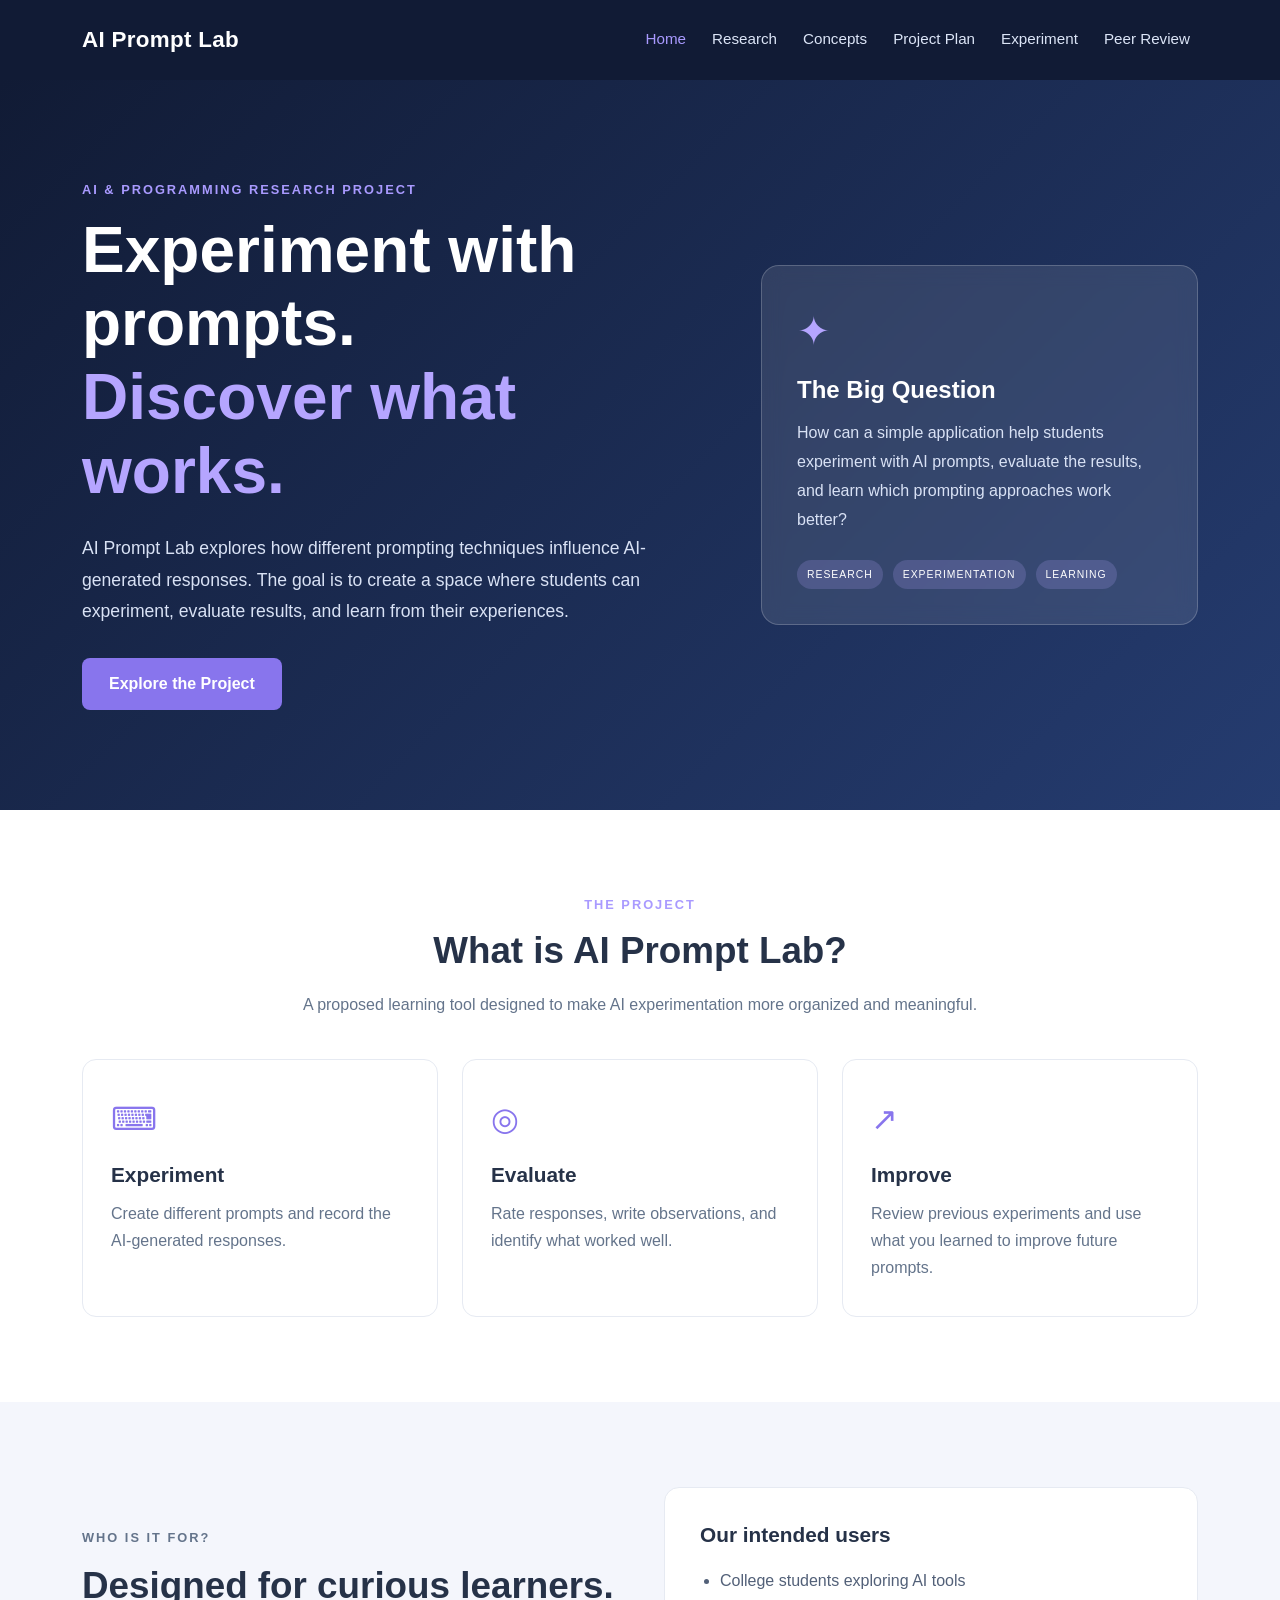
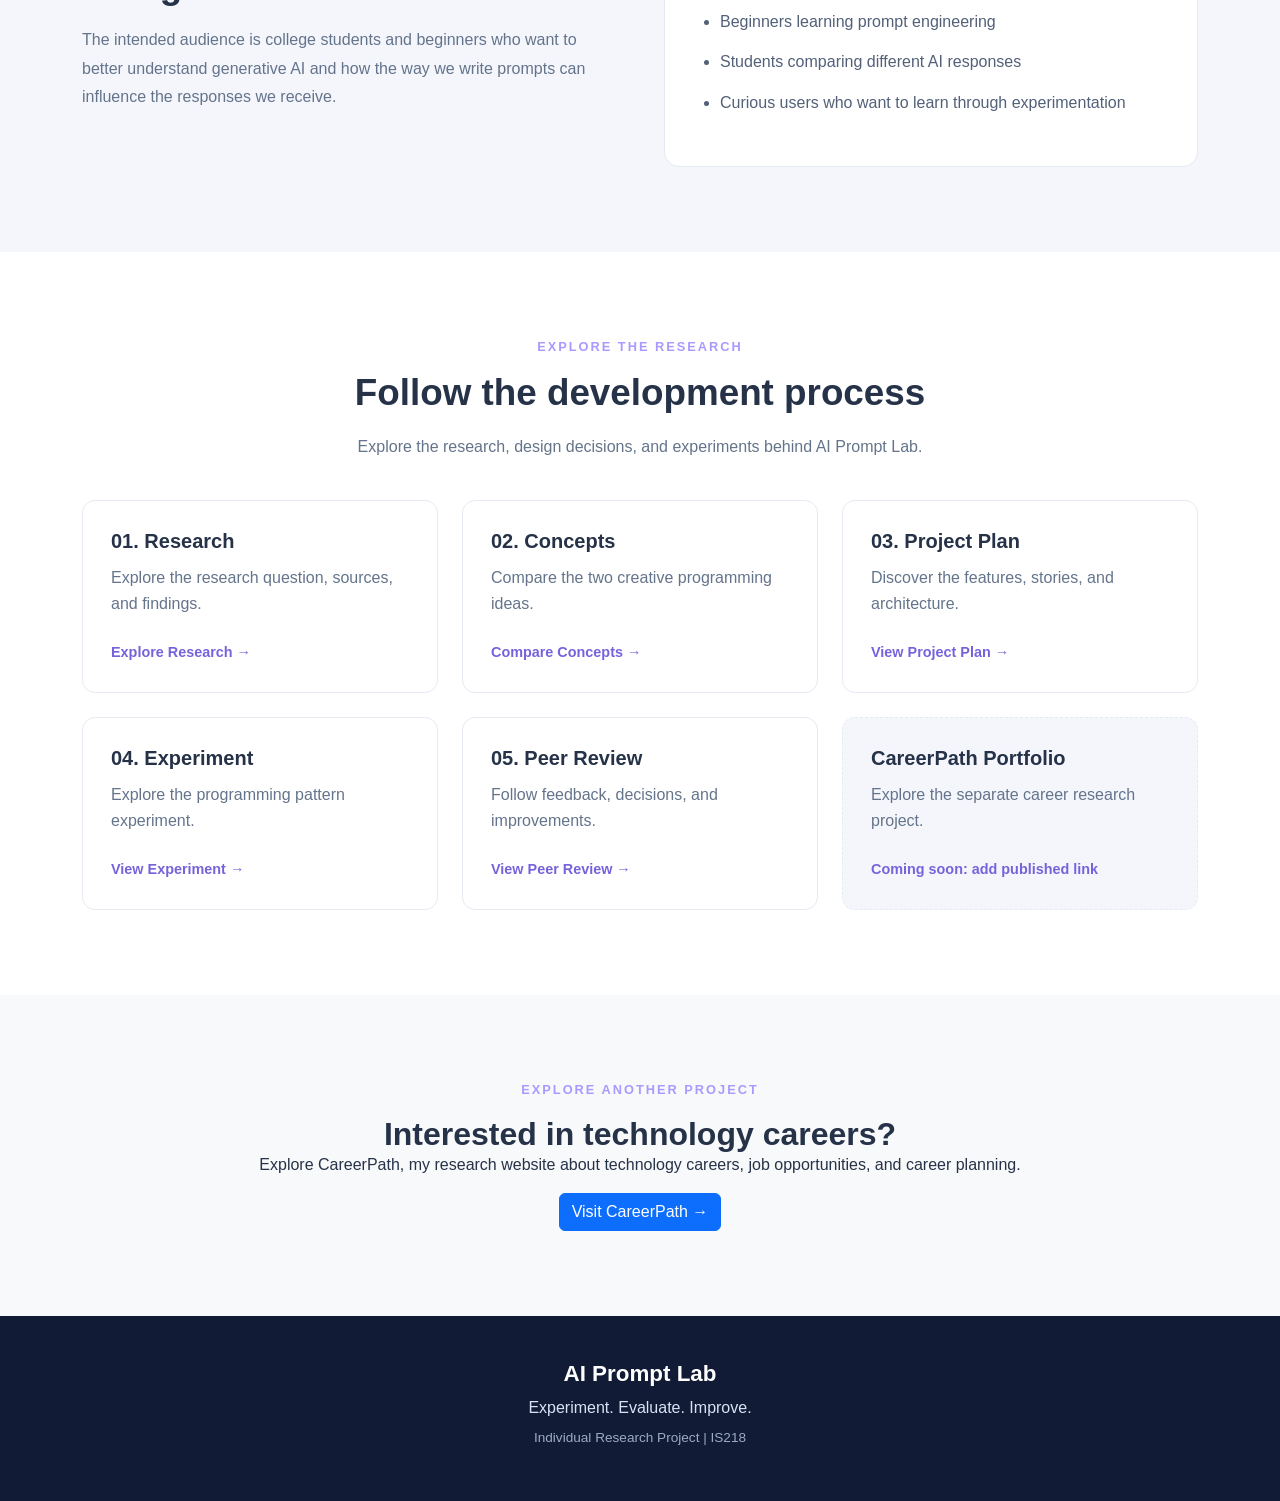
==== index.html @ 6b414f1f "Add files via upload" ====
<!DOCTYPE html>
<html lang="en">
<head>
    <meta charset="UTF-8">
    <meta name="viewport" content="width=device-width, initial-scale=1.0">
    <title>AI Prompt Lab | Experiment. Evaluate. Improve.</title>

    <!-- Bootstrap CSS -->
    <link href="https://cdn.jsdelivr.net/npm/bootstrap@5.3.3/dist/css/bootstrap.min.css" rel="stylesheet">

    <!-- Custom CSS -->
    <link rel="stylesheet" href="css/style.css">
</head>
<body>

    <!-- Navigation -->
    <nav class="navbar navbar-expand-lg navbar-dark">
        <div class="container">
            <a class="navbar-brand fw-bold" href="index.html">
                AI Prompt Lab
            </a>

            <button class="navbar-toggler" type="button"
                    data-bs-toggle="collapse" data-bs-target="#mainNav"
                    aria-controls="mainNav" aria-expanded="false"
                    aria-label="Toggle navigation">
                <span class="navbar-toggler-icon"></span>
            </button>

            <div class="collapse navbar-collapse" id="mainNav">
                <ul class="navbar-nav ms-auto">
                    <li class="nav-item">
                        <a class="nav-link active" href="index.html">Home</a>
                    </li>
                    <li class="nav-item">
                        <a class="nav-link" href="research.html">Research</a>
                    </li>
                    <li class="nav-item">
                        <a class="nav-link" href="concepts.html">Concepts</a>
                    </li>
                    <li class="nav-item">
                        <a class="nav-link" href="project-plan.html">Project Plan</a>
                    </li>
                    <li class="nav-item">
                        <a class="nav-link" href="experiment.html">Experiment</a>
                    </li>
                    <li class="nav-item">
                        <a class="nav-link" href="review.html">Peer Review</a>
                    </li>
                </ul>
            </div>
        </div>
    </nav>

    <!-- Hero Section -->
    <header class="hero-section">
        <div class="container">
            <div class="row align-items-center g-5">
                <div class="col-lg-7">
                    <p class="hero-label">AI & PROGRAMMING RESEARCH PROJECT</p>

                    <h1>
                        Experiment with prompts.
                        <span>Discover what works.</span>
                    </h1>

                    <p class="hero-description">
                        AI Prompt Lab explores how different prompting
                        techniques influence AI-generated responses.
                        The goal is to create a space where students
                        can experiment, evaluate results, and learn
                        from their experiences.
                    </p>

                    <a href="project-plan.html" class="btn btn-primary-custom">
                        Explore the Project
                    </a>
                </div>

                <div class="col-lg-5">
                    <div class="hero-card">
                        <div class="hero-card-icon">✦</div>
                        <h3>The Big Question</h3>
                        <p>
                            How can a simple application help students
                            experiment with AI prompts, evaluate the
                            results, and learn which prompting
                            approaches work better?
                        </p>
                        <div class="hero-card-footer">
                            <span>RESEARCH</span>
                            <span>EXPERIMENTATION</span>
                            <span>LEARNING</span>
                        </div>
                    </div>
                </div>
            </div>
        </div>
    </header>

    <!-- Project Overview -->
    <section class="section-padding">
        <div class="container">
            <div class="section-heading text-center">
                <p class="section-label">THE PROJECT</p>
                <h2>What is AI Prompt Lab?</h2>
                <p>
                    A proposed learning tool designed to make AI
                    experimentation more organized and meaningful.
                </p>
            </div>

            <div class="row g-4 mt-3">
                <div class="col-md-4">
                    <div class="info-card">
                        <div class="info-icon">⌨</div>
                        <h3>Experiment</h3>
                        <p>
                            Create different prompts and record
                            the AI-generated responses.
                        </p>
                    </div>
                </div>

                <div class="col-md-4">
                    <div class="info-card">
                        <div class="info-icon">◎</div>
                        <h3>Evaluate</h3>
                        <p>
                            Rate responses, write observations,
                            and identify what worked well.
                        </p>
                    </div>
                </div>

                <div class="col-md-4">
                    <div class="info-card">
                        <div class="info-icon">↗</div>
                        <h3>Improve</h3>
                        <p>
                            Review previous experiments and use
                            what you learned to improve future prompts.
                        </p>
                    </div>
                </div>
            </div>
        </div>
    </section>

    <!-- Audience -->
    <section class="audience-section section-padding">
        <div class="container">
            <div class="row align-items-center g-5">
                <div class="col-lg-6">
                    <p class="section-label">WHO IS IT FOR?</p>
                    <h2>Designed for curious learners.</h2>
                    <p>
                        The intended audience is college students
                        and beginners who want to better understand
                        generative AI and how the way we write prompts
                        can influence the responses we receive.
                    </p>
                </div>

                <div class="col-lg-6">
                    <div class="audience-card">
                        <h3>Our intended users</h3>
                        <ul>
                            <li>College students exploring AI tools</li>
                            <li>Beginners learning prompt engineering</li>
                            <li>Students comparing different AI responses</li>
                            <li>Curious users who want to learn through experimentation</li>
                        </ul>
                    </div>
                </div>
            </div>
        </div>
    </section>

    <!-- Research Navigation -->
    <section class="section-padding">
        <div class="container">
            <div class="section-heading text-center">
                <p class="section-label">EXPLORE THE RESEARCH</p>
                <h2>Follow the development process</h2>
                <p>
                    Explore the research, design decisions,
                    and experiments behind AI Prompt Lab.
                </p>
            </div>

            <div class="row g-4 mt-3">
                <div class="col-md-4">
                    <a href="research.html" class="navigation-card">
                        <h3>01. Research</h3>
                        <p>Explore the research question, sources, and findings.</p>
                        <span>Explore Research →</span>
                    </a>
                </div>

                <div class="col-md-4">
                    <a href="concepts.html" class="navigation-card">
                        <h3>02. Concepts</h3>
                        <p>Compare the two creative programming ideas.</p>
                        <span>Compare Concepts →</span>
                    </a>
                </div>

                <div class="col-md-4">
                    <a href="project-plan.html" class="navigation-card">
                        <h3>03. Project Plan</h3>
                        <p>Discover the features, stories, and architecture.</p>
                        <span>View Project Plan →</span>
                    </a>
                </div>

                <div class="col-md-4">
                    <a href="experiment.html" class="navigation-card">
                        <h3>04. Experiment</h3>
                        <p>Explore the programming pattern experiment.</p>
                        <span>View Experiment →</span>
                    </a>
                </div>

                <div class="col-md-4">
                    <a href="review.html" class="navigation-card">
                        <h3>05. Peer Review</h3>
                        <p>Follow feedback, decisions, and improvements.</p>
                        <span>View Peer Review →</span>
                    </a>
                </div>

                <div class="col-md-4">
                    <div class="navigation-card portfolio-card">
                        <h3>CareerPath Portfolio</h3>
                        <p>Explore the separate career research project.</p>
                        <span>Coming soon: add published link</span>
                    </div>
                </div>
            </div>
        </div>
    </section>

    <!-- Related Project -->
<section class="section-padding bg-light">
    <div class="container text-center">
        <p class="section-label">EXPLORE ANOTHER PROJECT</p>
        <h2 class="section-heading">Interested in technology careers?</h2>
        <p>
            Explore CareerPath, my research website about technology
            careers, job opportunities, and career planning.
        </p>

        <a href="CAREERPATH_URL"
           class="btn btn-primary"
           target="_blank"
           rel="noopener noreferrer">
            Visit CareerPath →
        </a>
    </div>
</section>

    <!-- Footer -->
    <footer class="site-footer">
        <div class="container text-center">
            <h3>AI Prompt Lab</h3>
            <p>Experiment. Evaluate. Improve.</p>
            <p class="footer-small">
                Individual Research Project | IS218
            </p>
        </div>
    </footer>

    <!-- Bootstrap JavaScript -->
    <script src="https://cdn.jsdelivr.net/npm/bootstrap@5.3.3/dist/js/bootstrap.bundle.min.js"></script>

</body>
</html>
---- css/style.css ----
/* General Styles */
body {
    font-family: Arial, Helvetica, sans-serif;
    color: #263248;
    margin: 0;
    background-color: #ffffff;
}

h1, h2, h3 {
    font-weight: 700;
}

a {
    text-decoration: none;
}

/* Navigation */
.navbar {
    background-color: #111b35;
    padding: 18px 0;
}

.navbar-brand {
    font-size: 1.4rem;
    letter-spacing: 0.3px;
}

.nav-link {
    color: #dce5f7 !important;
    margin-left: 10px;
    font-size: 0.95rem;
}

.nav-link:hover,
.nav-link.active {
    color: #a99aff !important;
}

/* Hero Section */
.hero-section {
    background: linear-gradient(135deg, #111b35, #253c70);
    color: white;
    padding: 100px 0;
}

.hero-label,
.section-label {
    color: #a99aff;
    font-size: 0.8rem;
    font-weight: 700;
    letter-spacing: 2px;
    margin-bottom: 15px;
}

.hero-section h1 {
    font-size: clamp(2.5rem, 5vw, 4rem);
    line-height: 1.15;
    margin-bottom: 25px;
}

.hero-section h1 span {
    display: block;
    color: #b5a5ff;
}

.hero-description {
    color: #d9e2f5;
    font-size: 1.1rem;
    line-height: 1.8;
    max-width: 650px;
    margin-bottom: 30px;
}

.btn-primary-custom {
    display: inline-block;
    background-color: #8875ed;
    color: white;
    padding: 13px 26px;
    border-radius: 8px;
    font-weight: 600;
    transition: 0.3s;
}

.btn-primary-custom:hover {
    background-color: #a294ff;
    color: #111b35;
}

/* Hero Card */
.hero-card {
    background-color: rgba(255, 255, 255, 0.10);
    border: 1px solid rgba(255, 255, 255, 0.2);
    padding: 35px;
    border-radius: 18px;
    backdrop-filter: blur(10px);
}

.hero-card-icon {
    font-size: 2.5rem;
    color: #b5a5ff;
    margin-bottom: 15px;
}

.hero-card h3 {
    font-size: 1.5rem;
    margin-bottom: 15px;
}

.hero-card p {
    color: #d9e2f5;
    line-height: 1.8;
}

.hero-card-footer {
    display: flex;
    flex-wrap: wrap;
    gap: 10px;
    margin-top: 25px;
}

.hero-card-footer span {
    font-size: 0.65rem;
    letter-spacing: 1px;
    background-color: rgba(181, 165, 255, 0.2);
    padding: 7px 10px;
    border-radius: 20px;
}

/* General Sections */
.section-padding {
    padding: 85px 0;
}

.section-heading {
    max-width: 700px;
    margin: 0 auto;
}

.section-heading h2,
.audience-section h2 {
    font-size: 2.3rem;
    margin-bottom: 18px;
}

.section-heading > p:last-child {
    color: #64748b;
    line-height: 1.7;
}

/* Overview Cards */
.info-card {
    height: 100%;
    padding: 35px 28px;
    border: 1px solid #e6eaf2;
    border-radius: 14px;
    background-color: white;
    transition: 0.3s;
}

.info-card:hover,
.navigation-card:hover {
    transform: translateY(-5px);
    box-shadow: 0 12px 30px rgba(31, 45, 85, 0.10);
}

.info-icon {
    color: #8875ed;
    font-size: 2rem;
    margin-bottom: 20px;
}

.info-card h3 {
    font-size: 1.3rem;
    margin-bottom: 12px;
}

.info-card p {
    color: #64748b;
    line-height: 1.7;
    margin-bottom: 0;
}

/* Audience Section */
.audience-section {
    background-color: #f4f6fc;
}

.audience-section p {
    color: #64748b;
    line-height: 1.8;
}

.audience-card {
    background-color: white;
    padding: 35px;
    border-radius: 15px;
    border: 1px solid #e6eaf2;
}

.audience-card h3 {
    font-size: 1.3rem;
    margin-bottom: 20px;
}

.audience-card ul {
    padding-left: 20px;
    margin-bottom: 0;
}

.audience-card li {
    color: #526078;
    margin-bottom: 15px;
    line-height: 1.6;
}

/* Navigation Cards */
.navigation-card {
    display: block;
    height: 100%;
    padding: 28px;
    border: 1px solid #e6eaf2;
    border-radius: 13px;
    color: #263248;
    transition: 0.3s;
}

.navigation-card h3 {
    font-size: 1.25rem;
    margin-bottom: 12px;
}

.navigation-card p {
    color: #64748b;
    line-height: 1.6;
}

.navigation-card span {
    display: inline-block;
    color: #7663dc;
    font-weight: 700;
    font-size: 0.9rem;
    margin-top: 10px;
}

.portfolio-card {
    background-color: #f4f6fc;
    border-style: dashed;
}

/* Footer */
.site-footer {
    background-color: #111b35;
    color: white;
    padding: 45px 0;
}

.site-footer h3 {
    font-size: 1.4rem;
}

.site-footer p {
    color: #d9e2f5;
    margin-bottom: 8px;
}

.footer-small {
    font-size: 0.85rem;
    color: #9caac4 !important;
}

/* Responsive Adjustments */
@media (max-width: 768px) {
    .hero-section {
        padding: 65px 0;
    }

    .section-padding {
        padding: 60px 0;
    }

    .section-heading h2,
    .audience-section h2 {
        font-size: 1.9rem;
    }

    .hero-card {
        padding: 25px;
    }
}




/* =================================
   RESEARCH PAGE
================================= */

/* Page Hero */
.page-hero {
    background: linear-gradient(135deg, #111b35, #253c70);
    color: white;
    padding: 75px 0;
    text-align: center;
}

.page-hero h1 {
    font-size: clamp(2.5rem, 5vw, 3.5rem);
    margin-bottom: 18px;
}

.page-hero > .container > p:last-child {
    color: #d9e2f5;
    max-width: 700px;
    margin: 0 auto;
    line-height: 1.8;
    font-size: 1.05rem;
}

/* Research Question */
.research-question-card {
    background: linear-gradient(135deg, #f1efff, #f5f7ff);
    border: 1px solid #e4e0ff;
    border-radius: 16px;
    padding: 45px;
}

.research-question-card h2 {
    font-size: 1.9rem;
    line-height: 1.5;
    margin-bottom: 20px;
}

.research-question-card > p:last-child {
    color: #64748b;
    line-height: 1.8;
    margin-bottom: 0;
}

/* Research Background */
.research-background {
    background-color: #f4f6fc;
}

.research-info-card {
    background-color: white;
    height: 100%;
    padding: 32px;
    border-radius: 14px;
    border: 1px solid #e6eaf2;
}

.research-info-card h3 {
    font-size: 1.3rem;
    margin-bottom: 15px;
}

.research-info-card p {
    color: #64748b;
    line-height: 1.8;
    margin-bottom: 0;
}

/* Iterative Process Highlight */
.research-highlight {
    background-color: #111b35;
    color: white;
    border-radius: 16px;
    padding: 35px;
}

.research-highlight h3 {
    color: #b5a5ff;
    margin-bottom: 15px;
}

.research-highlight p {
    color: #d9e2f5;
    line-height: 1.8;
}

.iteration-flow {
    display: flex;
    align-items: center;
    justify-content: center;
    flex-wrap: wrap;
    gap: 12px;
    margin-top: 28px;
}

.iteration-step {
    background-color: rgba(181, 165, 255, 0.18);
    border: 1px solid rgba(181, 165, 255, 0.4);
    border-radius: 9px;
    padding: 12px 16px;
    font-size: 0.9rem;
    text-align: center;
}

.iteration-flow > span {
    color: #b5a5ff;
    font-weight: bold;
}

/* Research Findings */
.research-finding {
    display: flex;
    gap: 25px;
    padding: 32px 0;
    border-bottom: 1px solid #e6eaf2;
}

.finding-number {
    min-width: 55px;
    height: 55px;
    display: flex;
    justify-content: center;
    align-items: center;
    background-color: #eeeaff;
    color: #7663dc;
    font-weight: 700;
    border-radius: 12px;
}

.research-finding h3 {
    font-size: 1.3rem;
    margin-bottom: 12px;
}

.research-finding p {
    color: #64748b;
    line-height: 1.8;
}

.research-finding a {
    color: #7663dc;
    font-weight: 600;
}

.research-finding a:hover {
    color: #5140b8;
    text-decoration: underline;
}

.research-finding .source-date {
    font-size: 0.8rem;
    margin-top: 10px;
    margin-bottom: 0;
    color: #8490a5;
}

/* Evidence Cards */
.evidence-card {
    height: 100%;
    background-color: white;
    padding: 30px;
    border-radius: 14px;
    border: 1px solid #e6eaf2;
}

.evidence-label {
    display: inline-block;
    padding: 6px 12px;
    border-radius: 20px;
    font-size: 0.7rem;
    font-weight: 700;
    letter-spacing: 1px;
    margin-bottom: 18px;
}

.evidence-card h3 {
    font-size: 1.25rem;
    margin-bottom: 18px;
}

.evidence-card ul {
    padding-left: 20px;
    margin-bottom: 0;
}

.evidence-card li {
    color: #64748b;
    line-height: 1.7;
    margin-bottom: 12px;
}

.fact-card {
    border-top: 4px solid #5799d1;
}

.fact-card .evidence-label {
    color: #3174ae;
    background-color: #e9f4ff;
}

.interpretation-card {
    border-top: 4px solid #8875ed;
}

.interpretation-card .evidence-label {
    color: #7663dc;
    background-color: #eeeaff;
}

.assumption-card {
    border-top: 4px solid #d69a44;
}

.assumption-card .evidence-label {
    color: #a86d18;
    background-color: #fff3df;
}

/* Design Decisions */
.design-decision {
    display: flex;
    gap: 25px;
    padding: 28px;
    margin-top: 20px;
    border: 1px solid #e6eaf2;
    border-radius: 13px;
    background-color: white;
}

.design-decision-icon {
    min-width: 55px;
    height: 55px;
    display: flex;
    justify-content: center;
    align-items: center;
    border-radius: 12px;
    background-color: #eeeaff;
    color: #7663dc;
    font-size: 1.6rem;
}

.design-decision h3 {
    font-size: 1.25rem;
    margin-bottom: 10px;
}

.design-decision p {
    color: #64748b;
    line-height: 1.8;
    margin-bottom: 12px;
}

.design-decision span {
    color: #7663dc;
    font-size: 0.85rem;
    font-weight: 700;
}

/* Research Footer Link */
.site-footer a {
    color: #b5a5ff;
    font-size: 0.9rem;
}

.site-footer a:hover {
    color: white;
}

/* Responsive Research Page */
@media (max-width: 768px) {
    .page-hero {
        padding: 55px 0;
    }

    .research-question-card {
        padding: 28px;
    }

    .research-question-card h2 {
        font-size: 1.5rem;
    }

    .research-finding {
        gap: 15px;
    }

    .finding-number {
        min-width: 42px;
        height: 42px;
    }

    .iteration-flow {
        flex-direction: column;
    }

    .iteration-flow > span {
        transform: rotate(90deg);
    }

    .design-decision {
        padding: 22px;
        gap: 15px;
    }
}



/* =================================
   CONCEPTS PAGE
================================= */

/* Concept Cards */
.concept-card {
    height: 100%;
    padding: 32px;
    background-color: white;
    border: 1px solid #e6eaf2;
    border-radius: 16px;
    transition: 0.3s;
}

.concept-card:hover {
    transform: translateY(-5px);
    box-shadow: 0 12px 30px rgba(31, 45, 85, 0.10);
}

.selected-concept {
    border: 2px solid #8875ed;
}

.concept-card-top {
    display: flex;
    justify-content: space-between;
    align-items: center;
    margin-bottom: 25px;
}

.concept-number {
    color: #7663dc;
    font-size: 0.8rem;
    font-weight: 700;
    letter-spacing: 1.5px;
}

.selected-label,
.alternative-label {
    display: inline-block;
    padding: 7px 12px;
    border-radius: 20px;
    font-size: 0.7rem;
    font-weight: 700;
    letter-spacing: 0.8px;
}

.selected-label {
    background-color: #eeeaff;
    color: #7663dc;
}

.alternative-label {
    background-color: #edf1f7;
    color: #64748b;
}

/* Concept Illustrations */
.concept-illustration {
    height: 180px;
    border-radius: 12px;
    display: flex;
    flex-direction: column;
    justify-content: center;
    align-items: center;
    margin-bottom: 28px;
}

.ai-illustration {
    background: linear-gradient(135deg, #18264a, #6655b8);
    color: white;
}

.study-illustration {
    background: linear-gradient(135deg, #e8efff, #d8e3f8);
    color: #435a8b;
}

.illustration-symbol {
    font-size: 3.5rem;
    margin-bottom: 8px;
}

.illustration-caption {
    font-size: 0.9rem;
    font-weight: 600;
}

.concept-card h2 {
    font-size: 1.8rem;
    margin-bottom: 8px;
}

.concept-tagline {
    color: #7663dc;
    font-weight: 600;
    margin-bottom: 20px;
}

.concept-card > p:not(.concept-tagline) {
    color: #64748b;
    line-height: 1.8;
}

.concept-card h3 {
    font-size: 1.1rem;
    margin-top: 25px;
    margin-bottom: 15px;
}

.concept-card ul {
    padding-left: 20px;
}

.concept-card li {
    color: #64748b;
    margin-bottom: 11px;
    line-height: 1.6;
}

.concept-audience {
    background-color: #f4f6fc;
    padding: 17px;
    border-radius: 10px;
    margin-top: 25px;
    color: #526078;
    line-height: 1.7;
}

/* Comparison Section */
.comparison-section {
    background-color: #f4f6fc;
}

.comparison-table-wrapper {
    overflow-x: auto;
    border-radius: 13px;
    border: 1px solid #e6eaf2;
    background-color: white;
}

.comparison-table {
    min-width: 750px;
    margin-bottom: 0;
}

.comparison-table th,
.comparison-table td {
    padding: 18px;
    vertical-align: middle;
}

.comparison-table thead th {
    background-color: #182444;
    color: white;
    border: none;
}

.comparison-table tbody th {
    color: #263248;
    font-weight: 700;
    width: 22%;
}

.comparison-table td {
    color: #64748b;
}

.comparison-table tbody tr:nth-child(even) {
    background-color: #f8f9fd;
}

.comparison-note {
    font-size: 0.85rem;
    color: #8490a5;
    margin-top: 15px;
}

/* Tradeoffs */
.tradeoff-card {
    height: 100%;
    padding: 32px;
    border-radius: 14px;
    border: 1px solid #e6eaf2;
    background-color: white;
}

.tradeoff-icon {
    font-size: 2.2rem;
    color: #8875ed;
    margin-bottom: 18px;
}

.alternative-tradeoff .tradeoff-icon {
    color: #7791bd;
}

.tradeoff-card h3 {
    font-size: 1.3rem;
    margin-bottom: 20px;
}

.tradeoff-card ul {
    padding-left: 20px;
    margin-bottom: 0;
}

.tradeoff-card li {
    color: #64748b;
    line-height: 1.7;
    margin-bottom: 13px;
}

/* Final Decision */
.decision-section {
    background-color: #f4f6fc;
}

.decision-card {
    background: linear-gradient(135deg, #111b35, #253c70);
    color: white;
    padding: 55px;
    border-radius: 18px;
    text-align: center;
}

.decision-card h2 {
    font-size: 2.5rem;
    margin: 20px 0;
}

.decision-card > p {
    color: #d9e2f5;
    line-height: 1.8;
    max-width: 750px;
    margin: 0 auto 15px;
}

.decision-card .btn {
    margin-top: 20px;
}

/* Responsive Concepts Page */
@media (max-width: 768px) {
    .concept-card {
        padding: 24px;
    }

    .concept-illustration {
        height: 145px;
    }

    .decision-card {
        padding: 35px 22px;
    }

    .decision-card h2 {
        font-size: 2rem;
    }
}



/* =================================
   PROJECT PLAN PAGE
================================= */

/* Dream, Promise, Experiment */
.plan-card {
    height: 100%;
    padding: 32px;
    border-radius: 15px;
    background-color: white;
    border: 1px solid #e6eaf2;
    transition: 0.3s;
}

.plan-card:hover,
.technology-card:hover,
.security-card:hover {
    transform: translateY(-5px);
    box-shadow: 0 12px 30px rgba(31, 45, 85, 0.09);
}

.plan-icon {
    width: 55px;
    height: 55px;
    display: flex;
    align-items: center;
    justify-content: center;
    border-radius: 13px;
    font-size: 1.8rem;
    margin-bottom: 25px;
}

.dream-card .plan-icon {
    background-color: #eeeaff;
    color: #7663dc;
}

.promise-card .plan-icon {
    background-color: #e6f4ef;
    color: #398b6b;
}

.experiment-plan-card .plan-icon {
    background-color: #eaf1ff;
    color: #5278ba;
}

.plan-label {
    color: #7663dc;
    font-size: 0.75rem;
    font-weight: 700;
    letter-spacing: 1.5px;
}

.plan-card h3 {
    font-size: 1.4rem;
    margin: 12px 0;
}

.plan-card > p {
    color: #64748b;
    line-height: 1.8;
    margin-top: 15px;
}

.plan-card-footer {
    border-top: 1px solid #e6eaf2;
    padding-top: 17px;
    margin-top: 25px;
    color: #8490a5;
    font-size: 0.85rem;
    font-weight: 600;
}

/* Project Plan Background */
.plan-background {
    background-color: #f4f6fc;
}

/* User Stories */
.user-story-list {
    max-width: 950px;
    margin-left: auto;
    margin-right: auto;
}

.user-story {
    display: flex;
    gap: 25px;
    background-color: white;
    border: 1px solid #e6eaf2;
    border-radius: 13px;
    padding: 25px;
    margin-bottom: 16px;
    align-items: flex-start;
}

.story-number {
    min-width: 50px;
    height: 50px;
    display: flex;
    justify-content: center;
    align-items: center;
    background-color: #eeeaff;
    color: #7663dc;
    border-radius: 12px;
    font-weight: 700;
}

.story-category {
    color: #7663dc;
    font-size: 0.7rem;
    font-weight: 700;
    letter-spacing: 1.3px;
}

.user-story h3 {
    font-size: 1.2rem;
    margin: 8px 0;
}

.user-story p {
    color: #64748b;
    line-height: 1.8;
    margin-bottom: 0;
}

/* Technology Cards */
.technology-card {
    height: 100%;
    padding: 28px;
    border: 1px solid #e6eaf2;
    border-radius: 13px;
    background-color: white;
    transition: 0.3s;
}

.technology-icon {
    display: flex;
    align-items: center;
    justify-content: center;
    width: 55px;
    height: 55px;
    border-radius: 12px;
    background-color: #eeeaff;
    color: #7663dc;
    font-size: 1.1rem;
    font-weight: 700;
    margin-bottom: 20px;
}

.technology-card h3 {
    font-size: 1.25rem;
    margin-bottom: 12px;
}

.technology-card p {
    color: #64748b;
    line-height: 1.7;
}

.technology-card > span {
    display: inline-block;
    margin-top: 10px;
    color: #7663dc;
    font-size: 0.8rem;
    font-weight: 700;
}

.technology-note {
    background-color: #f1efff;
    border: 1px solid #e4e0ff;
    padding: 28px;
    border-radius: 13px;
}

.technology-note h3 {
    font-size: 1.2rem;
    margin-bottom: 12px;
}

.technology-note p {
    color: #64748b;
    line-height: 1.8;
    margin-bottom: 0;
}

/* Architecture Diagram */
.architecture-container {
    max-width: 850px;
    margin-left: auto;
    margin-right: auto;
}

.architecture-layer {
    padding: 28px;
    text-align: center;
    border-radius: 15px;
    border: 1px solid #e6eaf2;
}

.interface-layer {
    background-color: white;
    border-top: 5px solid #8875ed;
}

.backend-layer {
    background-color: #eae7ff;
    border-top: 5px solid #7663dc;
}

.database-layer {
    background-color: white;
    border-top: 5px solid #5799d1;
}

.architecture-label {
    color: #7663dc;
    font-size: 0.7rem;
    font-weight: 700;
    letter-spacing: 1.5px;
}

.architecture-layer h3 {
    margin: 10px 0;
    font-size: 1.5rem;
}

.architecture-layer > p {
    color: #64748b;
    margin-bottom: 20px;
}

.architecture-items {
    display: flex;
    flex-wrap: wrap;
    justify-content: center;
    gap: 10px;
}

.architecture-items span {
    background-color: rgba(255, 255, 255, 0.85);
    border: 1px solid #e2e6f0;
    border-radius: 8px;
    padding: 9px 13px;
    color: #526078;
    font-size: 0.85rem;
}

.architecture-arrow {
    text-align: center;
    font-size: 2rem;
    color: #8875ed;
    padding: 8px;
}

.architecture-caption {
    text-align: center;
    color: #8490a5;
    font-size: 0.85rem;
    margin-top: 20px;
}

/* Security Cards */
.security-card {
    height: 100%;
    padding: 30px;
    background-color: white;
    border: 1px solid #e6eaf2;
    border-radius: 13px;
    transition: 0.3s;
}

.security-icon {
    font-size: 1.8rem;
    margin-bottom: 15px;
}

.security-card h3 {
    font-size: 1.25rem;
    margin-bottom: 12px;
}

.security-card p {
    color: #64748b;
    line-height: 1.8;
    margin-bottom: 0;
}

/* Project Scope */
.scope-card {
    height: 100%;
    background-color: white;
    border: 1px solid #e6eaf2;
    border-radius: 14px;
    padding: 32px;
}

.scope-label {
    display: inline-block;
    font-size: 0.7rem;
    font-weight: 700;
    letter-spacing: 1px;
    border-radius: 20px;
    padding: 7px 12px;
    margin-bottom: 20px;
}

.included-label {
    color: #398b6b;
    background-color: #e6f4ef;
}

.deferred-label {
    color: #a86d18;
    background-color: #fff3df;
}

.scope-card h3 {
    font-size: 1.3rem;
    margin-bottom: 20px;
}

.scope-card ul {
    padding-left: 20px;
    margin-bottom: 0;
}

.scope-card li {
    color: #64748b;
    line-height: 1.7;
    margin-bottom: 12px;
}

.scope-note {
    padding: 22px;
    border-radius: 12px;
    background-color: #eeeaff;
    color: #526078;
    line-height: 1.8;
}

/* Responsive Project Plan */
@media (max-width: 768px) {
    .plan-card,
    .technology-card,
    .security-card,
    .scope-card {
        padding: 24px;
    }

    .user-story {
        gap: 15px;
        padding: 20px;
    }

    .story-number {
        min-width: 42px;
        height: 42px;
    }

    .architecture-layer {
        padding: 22px 15px;
    }

    .architecture-items span {
        font-size: 0.78rem;
    }
}


/* =================================
   EXPERIMENT PAGE
================================= */

.experiment-question {
    max-width: 950px;
    margin: 0 auto;
    padding: 48px;
    background: linear-gradient(120deg, #172443, #293f75);
    color: white;
    border-radius: 18px;
    text-align: center;
}

.experiment-label {
    color: #b7a6ff;
    font-size: 0.75rem;
    font-weight: 700;
    letter-spacing: 1.5px;
}

.experiment-question h2 {
    font-size: 2rem;
    font-weight: 700;
    line-height: 1.4;
    margin: 20px 0;
}

.experiment-question p {
    color: #d5def1;
    line-height: 1.8;
    max-width: 760px;
    margin: 0 auto;
}

/* Background information */
.experiment-info-card {
    height: 100%;
    padding: 32px;
    border: 1px solid #e4e9f2;
    background: white;
    border-radius: 14px;
}

.experiment-icon {
    display: flex;
    align-items: center;
    justify-content: center;
    width: 52px;
    height: 52px;
    border-radius: 12px;
    background: #eeeaff;
    color: #7965e5;
    font-size: 1.25rem;
    font-weight: 700;
    margin-bottom: 22px;
}

.experiment-info-card h3,
.ai-experiment-card h3 {
    font-size: 1.3rem;
    margin-bottom: 14px;
}

.experiment-info-card p,
.ai-experiment-card p {
    color: #64748b;
    line-height: 1.8;
    margin-bottom: 0;
}

/* Approach cards */
.approach-card {
    height: 100%;
    padding: 32px;
    border: 1px solid #e3e8f2;
    border-radius: 15px;
    background: white;
}

.strategy-card {
    border-top: 4px solid #8875ed;
}

.approach-number {
    color: #7965e5;
    font-size: 0.75rem;
    font-weight: 700;
    letter-spacing: 1.5px;
}

.approach-card h3 {
    font-size: 1.5rem;
    margin: 14px 0;
}

.approach-description {
    color: #64748b;
    line-height: 1.8;
    min-height: 85px;
}

.approach-card h4 {
    font-size: 1rem;
    font-weight: 700;
    margin-top: 25px;
}

.approach-card ul {
    padding-left: 20px;
}

.approach-card li {
    color: #64748b;
    line-height: 1.7;
    margin-bottom: 9px;
}

.code-example {
    margin-top: 20px;
    background: #111b34;
    border-radius: 11px;
    overflow: hidden;
}

.code-caption {
    display: block;
    padding: 14px 18px 0;
    color: #b7a6ff;
    font-size: 0.68rem;
    font-weight: 700;
    letter-spacing: 1px;
}

.code-example pre {
    margin: 0;
    padding: 18px;
    overflow-x: auto;
}

.code-example code {
    color: #e0e7ff;
    font-size: 0.82rem;
    line-height: 1.8;
}

.experiment-disclaimer {
    color: #8490a5;
    font-size: 0.85rem;
    margin-top: 18px;
}

/* Comparison table */
.experiment-table {
    background: white;
    border: 1px solid #e2e7f0;
    border-radius: 12px;
    overflow: hidden;
}

.experiment-table thead th {
    background: #172443;
    color: white;
    padding: 18px;
    border: none;
}

.experiment-table tbody th,
.experiment-table tbody td {
    padding: 17px;
    color: #64748b;
    border-color: #e5e9f1;
}

.experiment-table tbody th {
    color: #253653;
}

/* Prediction */
.prediction-card {
    max-width: 950px;
    margin: 0 auto;
    padding: 45px;
    border-radius: 16px;
    background: linear-gradient(120deg, #172443, #293f75);
    color: white;
}

.prediction-card h2 {
    font-size: 1.8rem;
    margin: 15px 0;
}

.prediction-card > p {
    color: #d5def1;
    line-height: 1.9;
}

.prediction-highlight {
    border-left: 4px solid #a995ff;
    padding: 16px 20px;
    margin-top: 25px;
    background: rgba(255,255,255,0.08);
    color: #eeeaff;
    line-height: 1.8;
}

/* Experiment timeline */
.experiment-steps {
    max-width: 850px;
    margin-left: auto;
    margin-right: auto;
}

.experiment-step {
    display: flex;
    align-items: flex-start;
    gap: 23px;
    padding: 22px 0;
    border-bottom: 1px solid #e1e6f0;
}

.experiment-step > span {
    display: flex;
    align-items: center;
    justify-content: center;
    min-width: 48px;
    height: 48px;
    background: #eeeaff;
    color: #7965e5;
    border-radius: 12px;
    font-weight: 700;
}

.experiment-step h3 {
    font-size: 1.2rem;
    margin: 3px 0 9px;
}

.experiment-step p {
    color: #64748b;
    line-height: 1.7;
    margin-bottom: 0;
}

/* AI assistance */
.ai-experiment-card {
    height: 100%;
    padding: 30px;
    border: 1px solid #e4e9f2;
    border-radius: 14px;
    background: white;
}

.verification-note {
    background: #eeeaff;
    color: #526078;
    border-radius: 12px;
    padding: 22px;
    line-height: 1.8;
}

/* Status labels */
.status-label {
    display: inline-block;
    width: fit-content;
    padding: 7px 12px;
    border-radius: 20px;
    font-size: 0.68rem;
    font-weight: 700;
    letter-spacing: 0.8px;
}

.status-label.planned {
    background: #fff2dc;
    color: #a66b16;
}

.status-label.attempted {
    background: #e8efff;
    color: #4269aa;
}

.status-label.observed {
    background: #e3f4eb;
    color: #347b5e;
}

/* Progress journal */
.progress-list {
    max-width: 850px;
    margin-left: auto;
    margin-right: auto;
}

.progress-item {
    display: flex;
    align-items: flex-start;
    gap: 20px;
    padding: 23px;
    margin-bottom: 13px;
    background: white;
    border: 1px solid #e4e9f2;
    border-radius: 12px;
}

.progress-item h3 {
    font-size: 1.1rem;
    margin: 3px 0 8px;
}

.progress-item p {
    color: #64748b;
    line-height: 1.7;
    margin: 0;
}

.future-results {
    max-width: 850px;
    margin-left: auto;
    margin-right: auto;
    padding: 27px;
    border: 1px dashed #b9b1e9;
    border-radius: 13px;
    background: rgba(255,255,255,0.7);
}

.future-results h3 {
    font-size: 1.2rem;
}

.future-results p {
    color: #64748b;
    line-height: 1.7;
    margin: 0;
}

/* Responsive */
@media (max-width: 768px) {
    .experiment-question,
    .prediction-card {
        padding: 30px 22px;
    }

    .experiment-question h2 {
        font-size: 1.55rem;
    }

    .approach-card {
        padding: 23px;
    }

    .approach-description {
        min-height: auto;
    }

    .experiment-step {
        gap: 14px;
    }

    .progress-item {
        flex-direction: column;
        gap: 12px;
    }

    .experiment-table {
        min-width: 650px;
    }
}



/* =================================
   PEER REVIEW PAGE
================================= */

/* Introduction and question cards */
.review-intro .card,
.review-questions .card {
    height: 100%;
    padding: 32px;
    border: 1px solid #e6eaf2;
    border-radius: 14px;
    background-color: white;
    transition: 0.3s;
}

.review-intro .card:hover,
.review-questions .card:hover {
    transform: translateY(-5px);
    box-shadow: 0 12px 30px rgba(31, 45, 85, 0.10);
}

.review-intro .card h4,
.review-questions .card h4 {
    font-size: 1.2rem;
    font-weight: 700;
    color: #263248;
    margin-bottom: 15px;
}

.review-intro .card p,
.review-questions .card p {
    color: #64748b;
    line-height: 1.8;
    margin-bottom: 0;
}

/* Numbered introduction cards */
.review-intro .card {
    border-top: 4px solid #8875ed;
}

/* Question cards */
.review-questions .card {
    border-left: 4px solid #5799d1;
}

/* Alternating section background */
.review-questions,
.review-decisions {
    background-color: #f4f6fc;
}

/* Feedback record cards */
.review-record .card {
    padding: 32px !important;
    border: 1px solid #e6eaf2;
    border-radius: 14px;
    background-color: white;
    box-shadow: 0 4px 15px rgba(31, 45, 85, 0.04);
}

.review-record .card h4 {
    font-size: 1.3rem;
    margin-bottom: 22px;
    padding-bottom: 15px;
    border-bottom: 1px solid #e6eaf2;
}

.review-record .card p {
    color: #64748b;
    line-height: 1.8;
    margin-bottom: 12px;
}

.review-record .card strong {
    color: #263248;
}

/* Feedback decision cards */
.review-decisions .row .card {
    height: 100%;
    padding: 30px;
    border: 1px solid #e6eaf2;
    border-radius: 14px;
    background-color: white;
    transition: 0.3s;
}

.review-decisions .row .card:hover {
    transform: translateY(-5px);
    box-shadow: 0 12px 30px rgba(31, 45, 85, 0.10);
}

.review-decisions .row .card h4 {
    font-size: 1.25rem;
    font-weight: 700;
    margin-bottom: 13px;
}

/* Individual decision accents */
.review-decisions .row .col-md-6:nth-child(1) .card {
    border-top: 4px solid #398b6b;
}

.review-decisions .row .col-md-6:nth-child(2) .card {
    border-top: 4px solid #5799d1;
}

.review-decisions .row .col-md-6:nth-child(3) .card {
    border-top: 4px solid #d69a44;
}

.review-decisions .row .col-md-6:nth-child(4) .card {
    border-top: 4px solid #8792a8;
}

.review-decisions .row .card p {
    color: #64748b;
    line-height: 1.8;
    margin-bottom: 0;
}

/* GitHub issue card */
.review-github-card {
    border: 1px solid #e0e5f0 !important;
    border-top: 5px solid #8875ed !important;
    border-radius: 14px !important;
    background-color: white;
    box-shadow: 0 5px 20px rgba(31, 45, 85, 0.06);
}

.review-github-card h4 {
    font-size: 1.35rem;
    margin-bottom: 18px;
}

.review-github-card p {
    color: #64748b;
    line-height: 1.8;
    margin-bottom: 12px;
}

.review-github-card strong {
    color: #263248;
}

/* Responsive Peer Review Page */
@media (max-width: 768px) {
    .review-intro .card,
    .review-questions .card,
    .review-decisions .row .card {
        padding: 24px;
    }

    .review-record .card {
        padding: 24px !important;
    }
}



/* ========================================
   AI ASSISTANCE AND VERIFICATION SECTION
======================================== */

.ai-transparency-section {
    background: #f4f5fc;
}

.ai-transparency-intro {
    color: #64748b;
    max-width: 850px;
    margin: 0 auto;
    line-height: 1.8;
}

.ai-transparency-card {
    position: relative;
    border: 1px solid #e2e8f0;
    border-top: 4px solid #8872f8;
    border-radius: 16px;
    background: #ffffff;
    padding: 32px !important;
    box-shadow: 0 5px 18px rgba(20, 35, 70, 0.04);
    transition: transform 0.25s ease, box-shadow 0.25s ease;
}

.ai-transparency-card:hover {
    transform: translateY(-5px);
    box-shadow: 0 12px 28px rgba(20, 35, 70, 0.10);
}

.ai-transparency-card h4 {
    color: #1d3557;
    font-weight: 700;
    margin-bottom: 16px;
}

.ai-transparency-card p {
    color: #64748b;
    line-height: 1.8;
}

.ai-card-number {
    display: inline-flex;
    align-items: center;
    justify-content: center;
    width: 46px;
    height: 46px;
    margin-bottom: 20px;
    border-radius: 12px;
    background: #eeeaff;
    color: #795cf5;
    font-size: 16px;
    font-weight: 700;
}

/* Mobile adjustments */
@media (max-width: 767px) {
    .ai-transparency-card {
        padding: 24px !important;
    }

    .ai-transparency-card:hover {
        transform: none;
    }
}
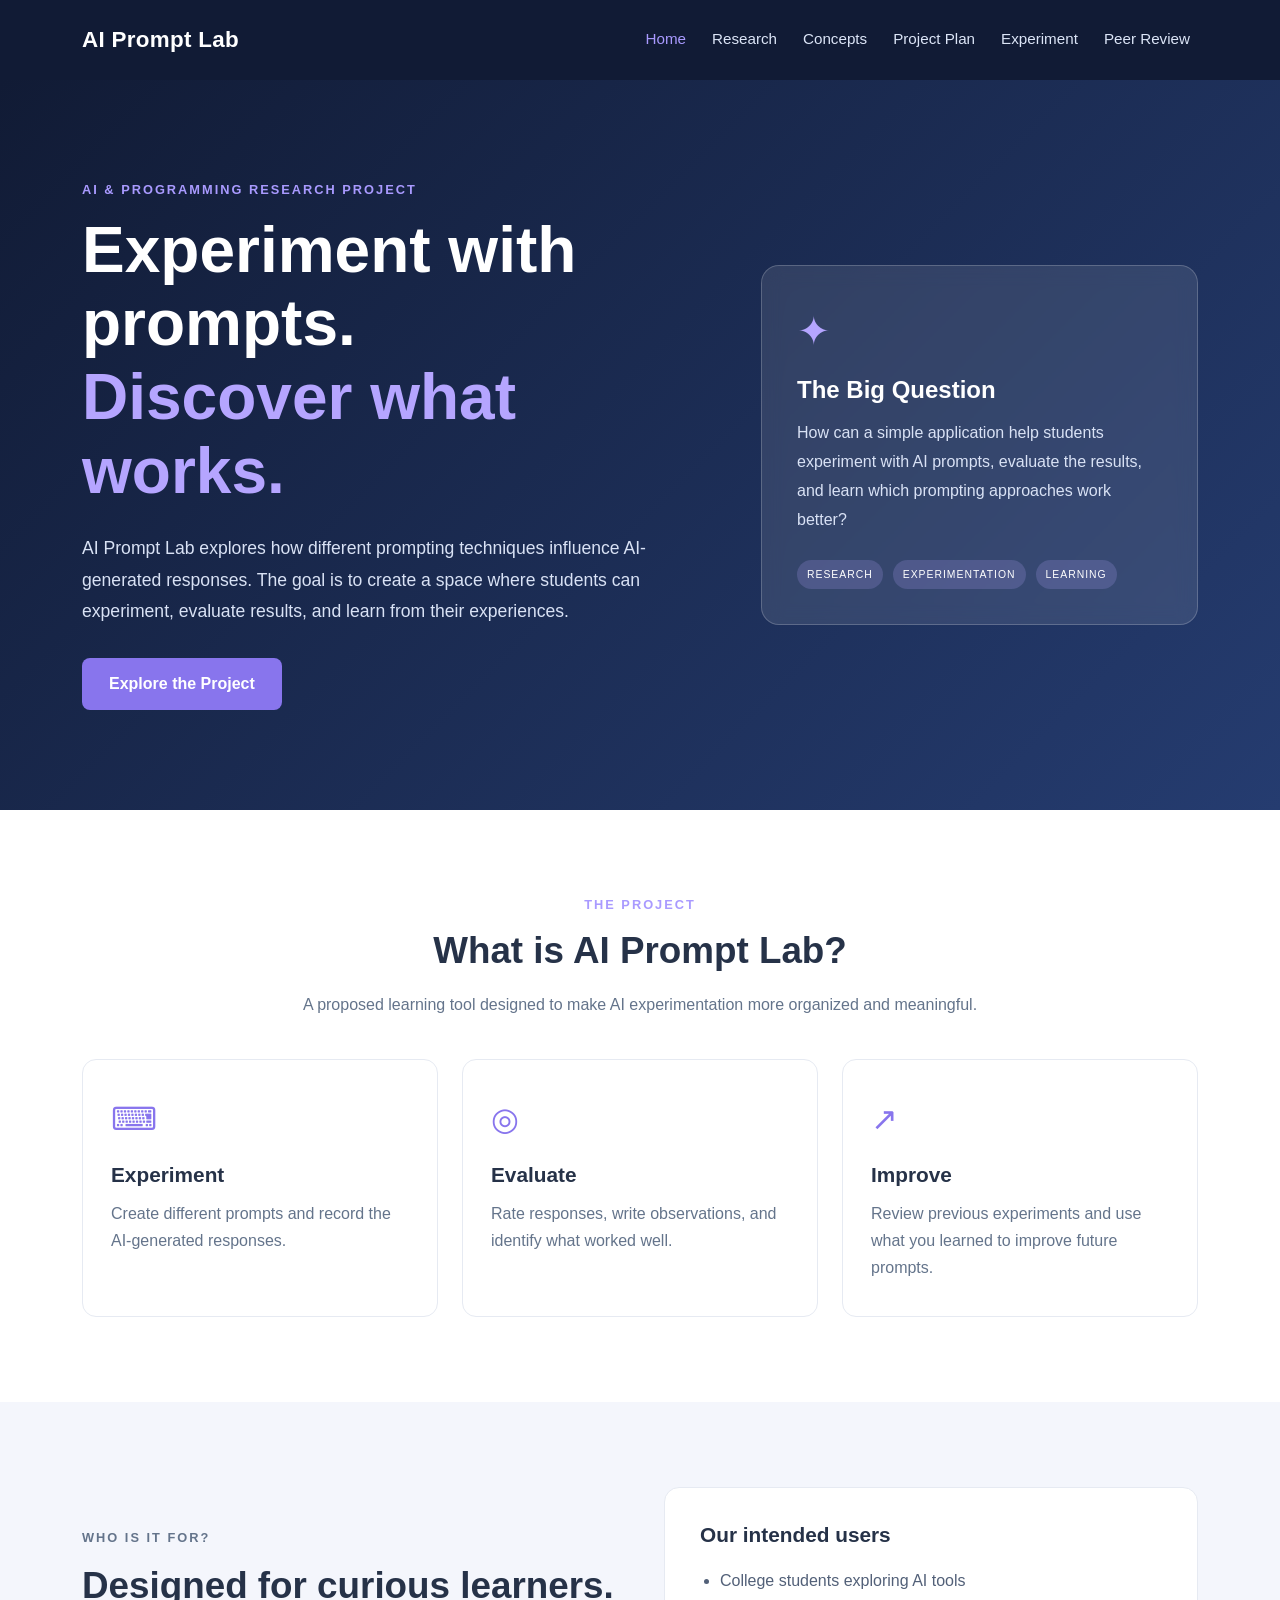
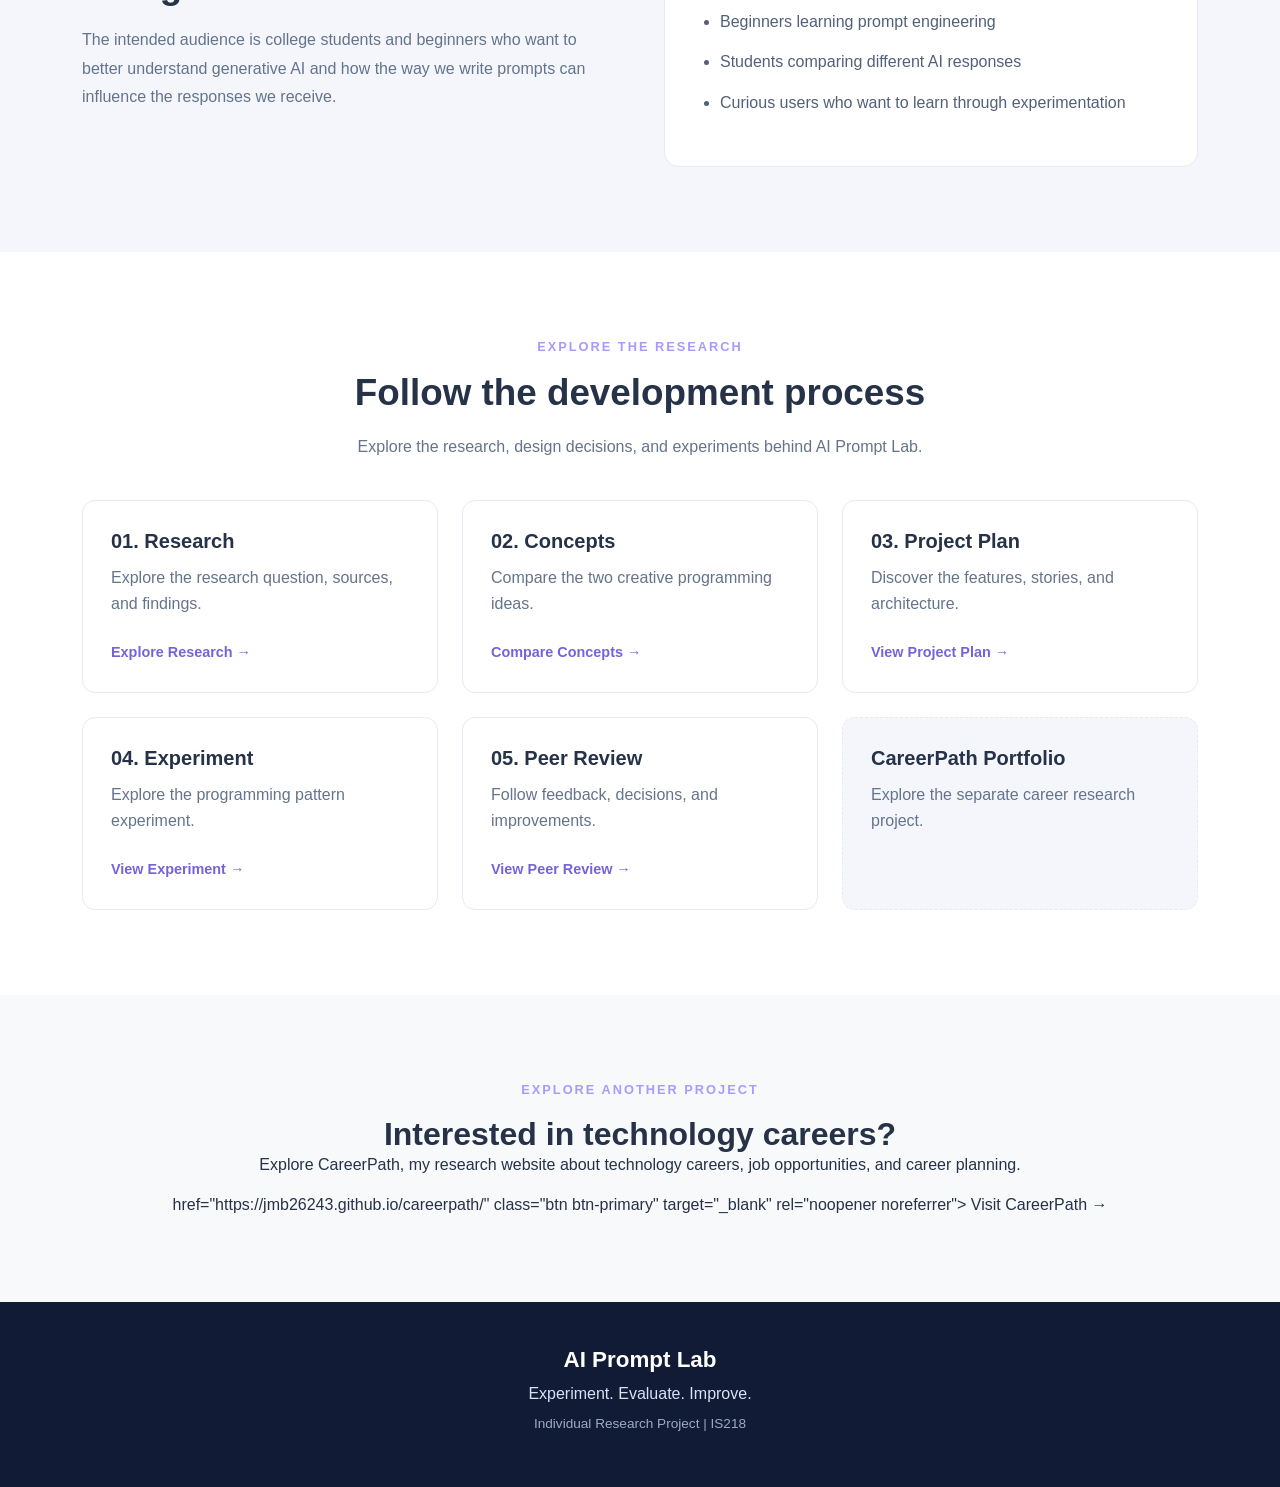
==== commit b26152cd: "Update index.html" ====
--- a/index.html
+++ b/index.html
@@ -235,7 +235,7 @@
                     <div class="navigation-card portfolio-card">
                         <h3>CareerPath Portfolio</h3>
                         <p>Explore the separate career research project.</p>
-                        <span>Coming soon: add published link</span>
+                    
                     </div>
                 </div>
             </div>
@@ -252,7 +252,7 @@
             careers, job opportunities, and career planning.
         </p>
 
-        <a href="CAREERPATH_URL"
+     <a>  href="https://jmb26243.github.io/careerpath/"
            class="btn btn-primary"
            target="_blank"
            rel="noopener noreferrer">
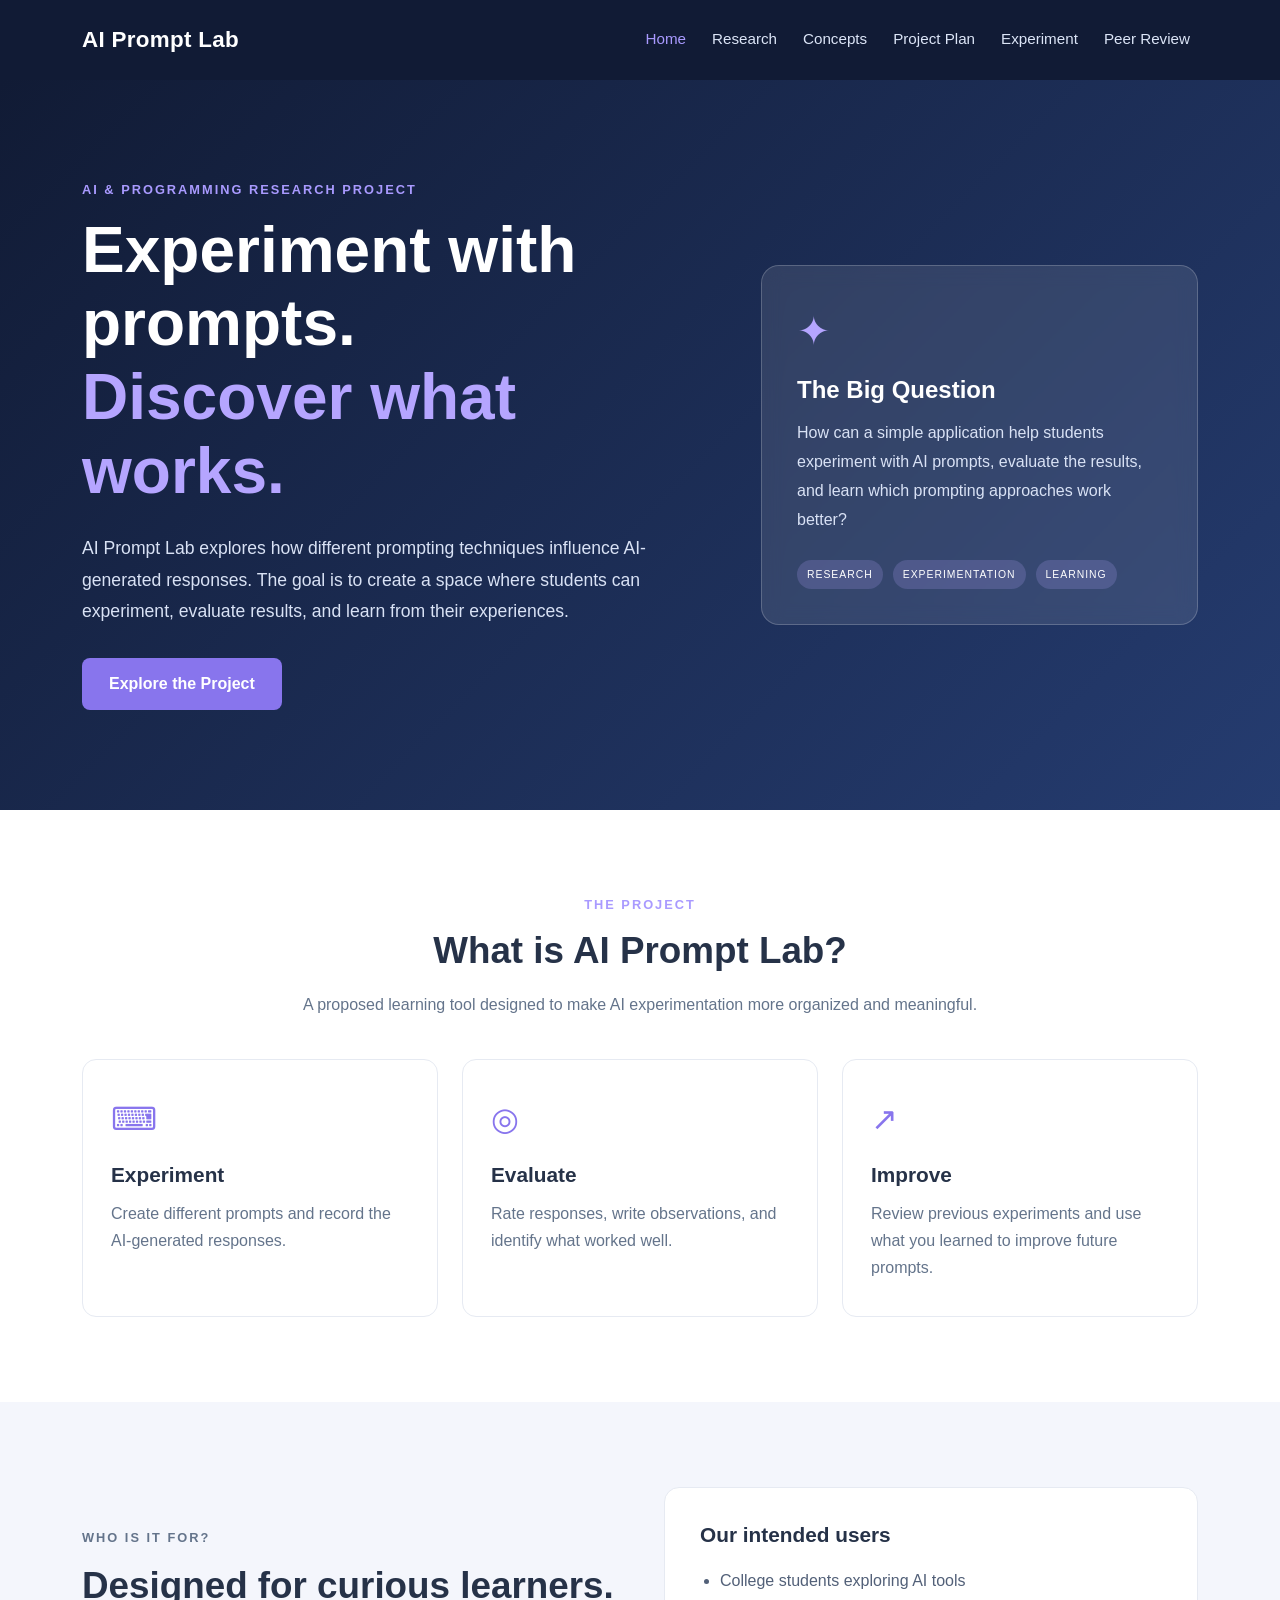
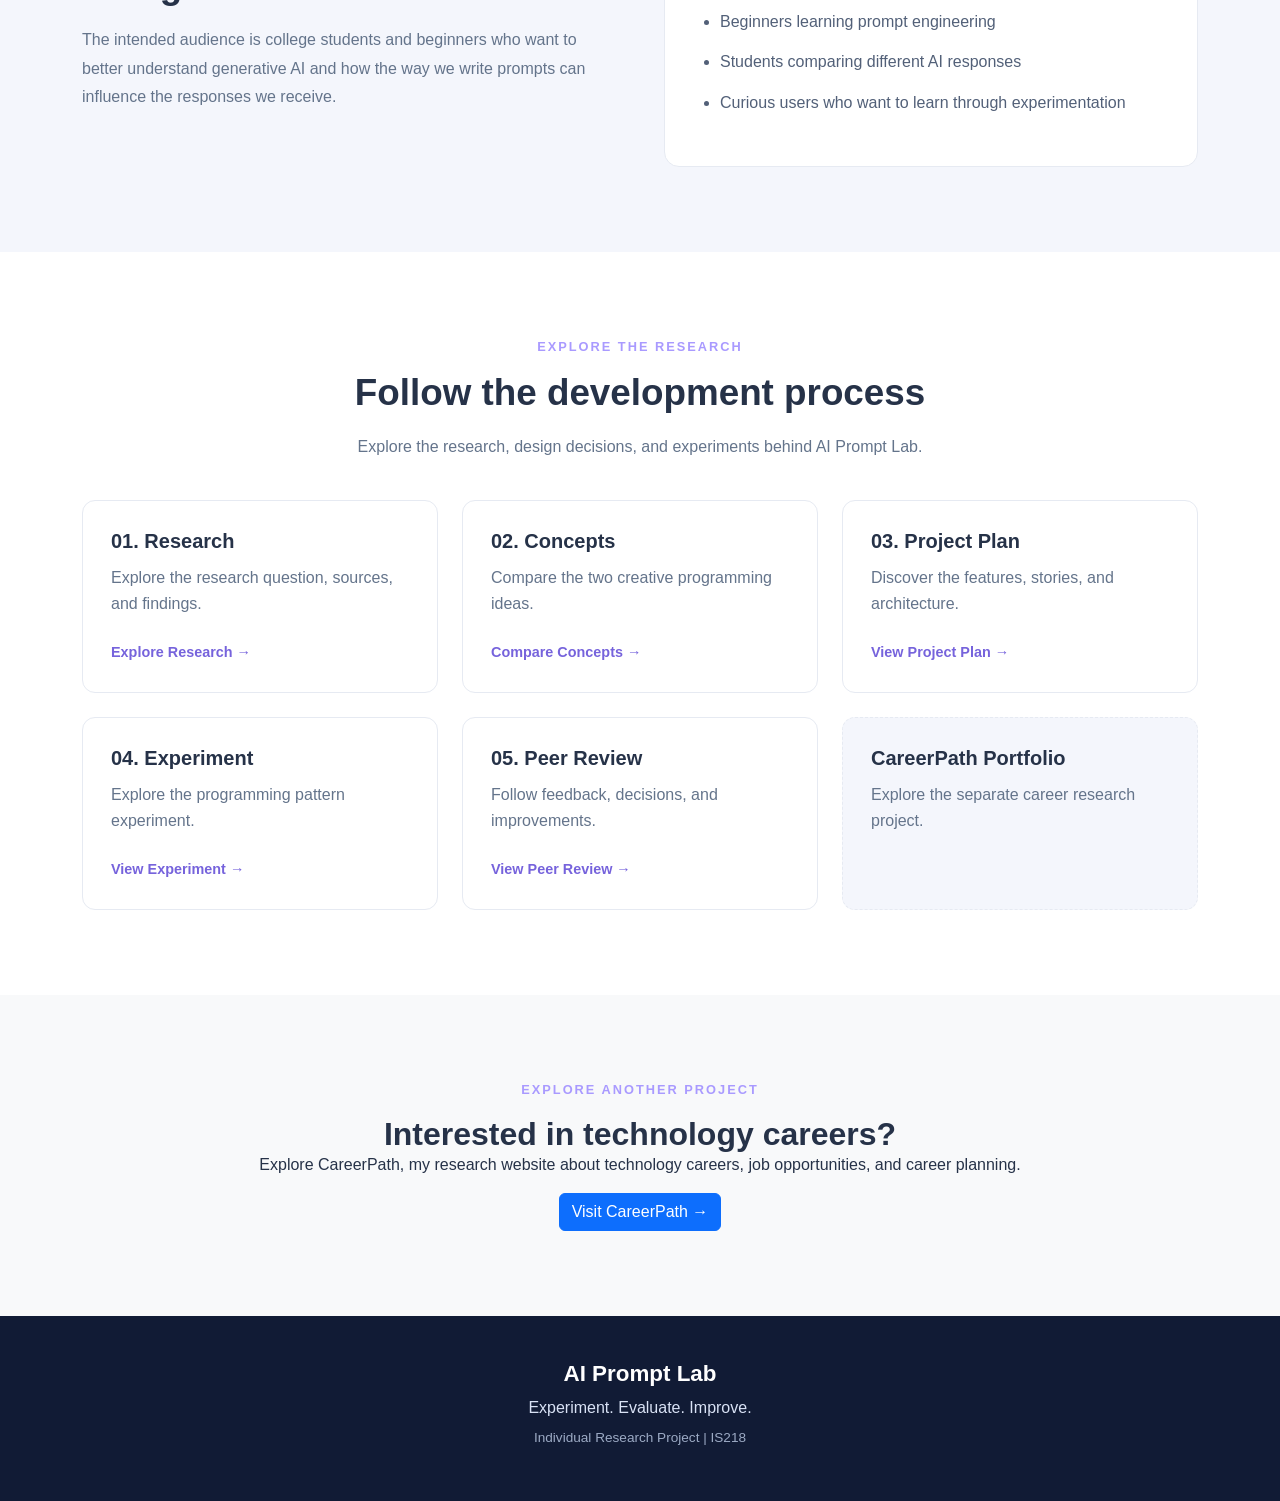
==== commit 88fb3c11: "Update index.html" ====
--- a/index.html
+++ b/index.html
@@ -252,7 +252,7 @@
             careers, job opportunities, and career planning.
         </p>
 
-     <a>  href="https://jmb26243.github.io/careerpath/"
+     <a href="https://jmb26243.github.io/careerpath/"
            class="btn btn-primary"
            target="_blank"
            rel="noopener noreferrer">
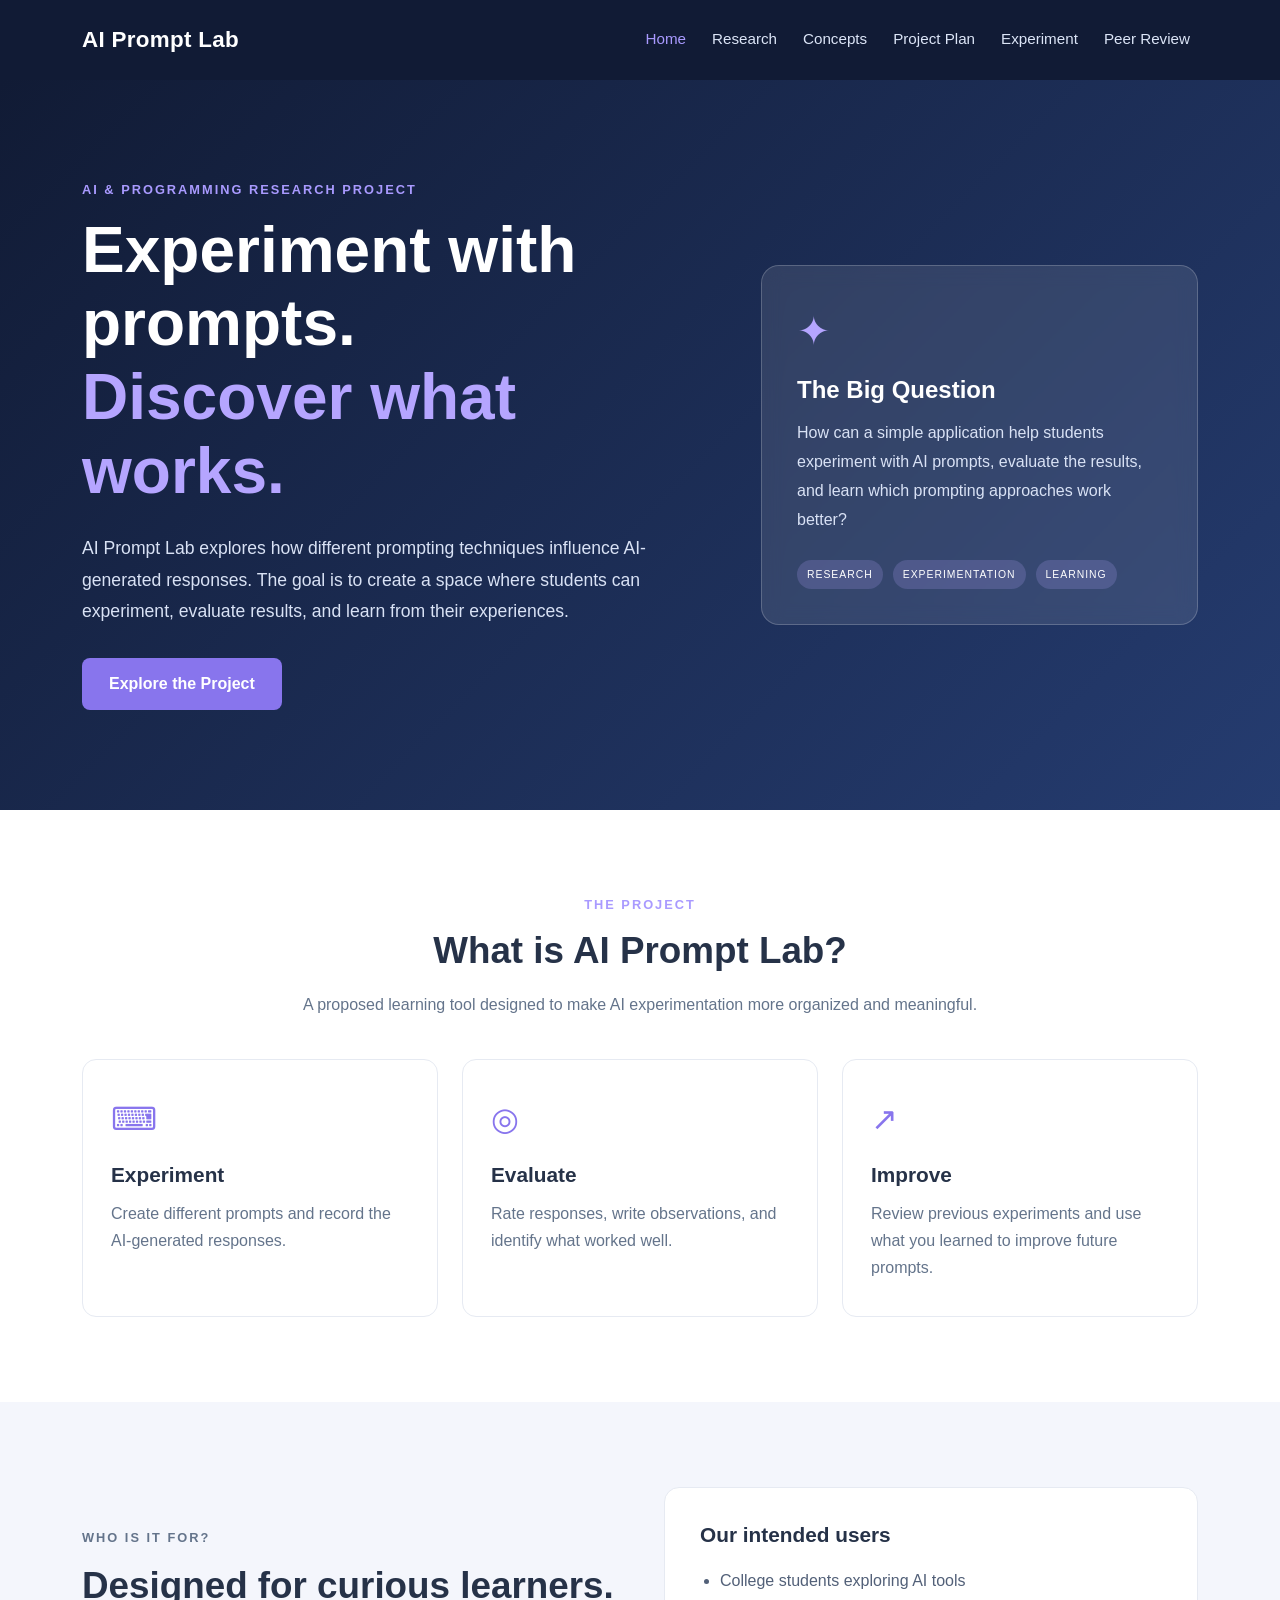
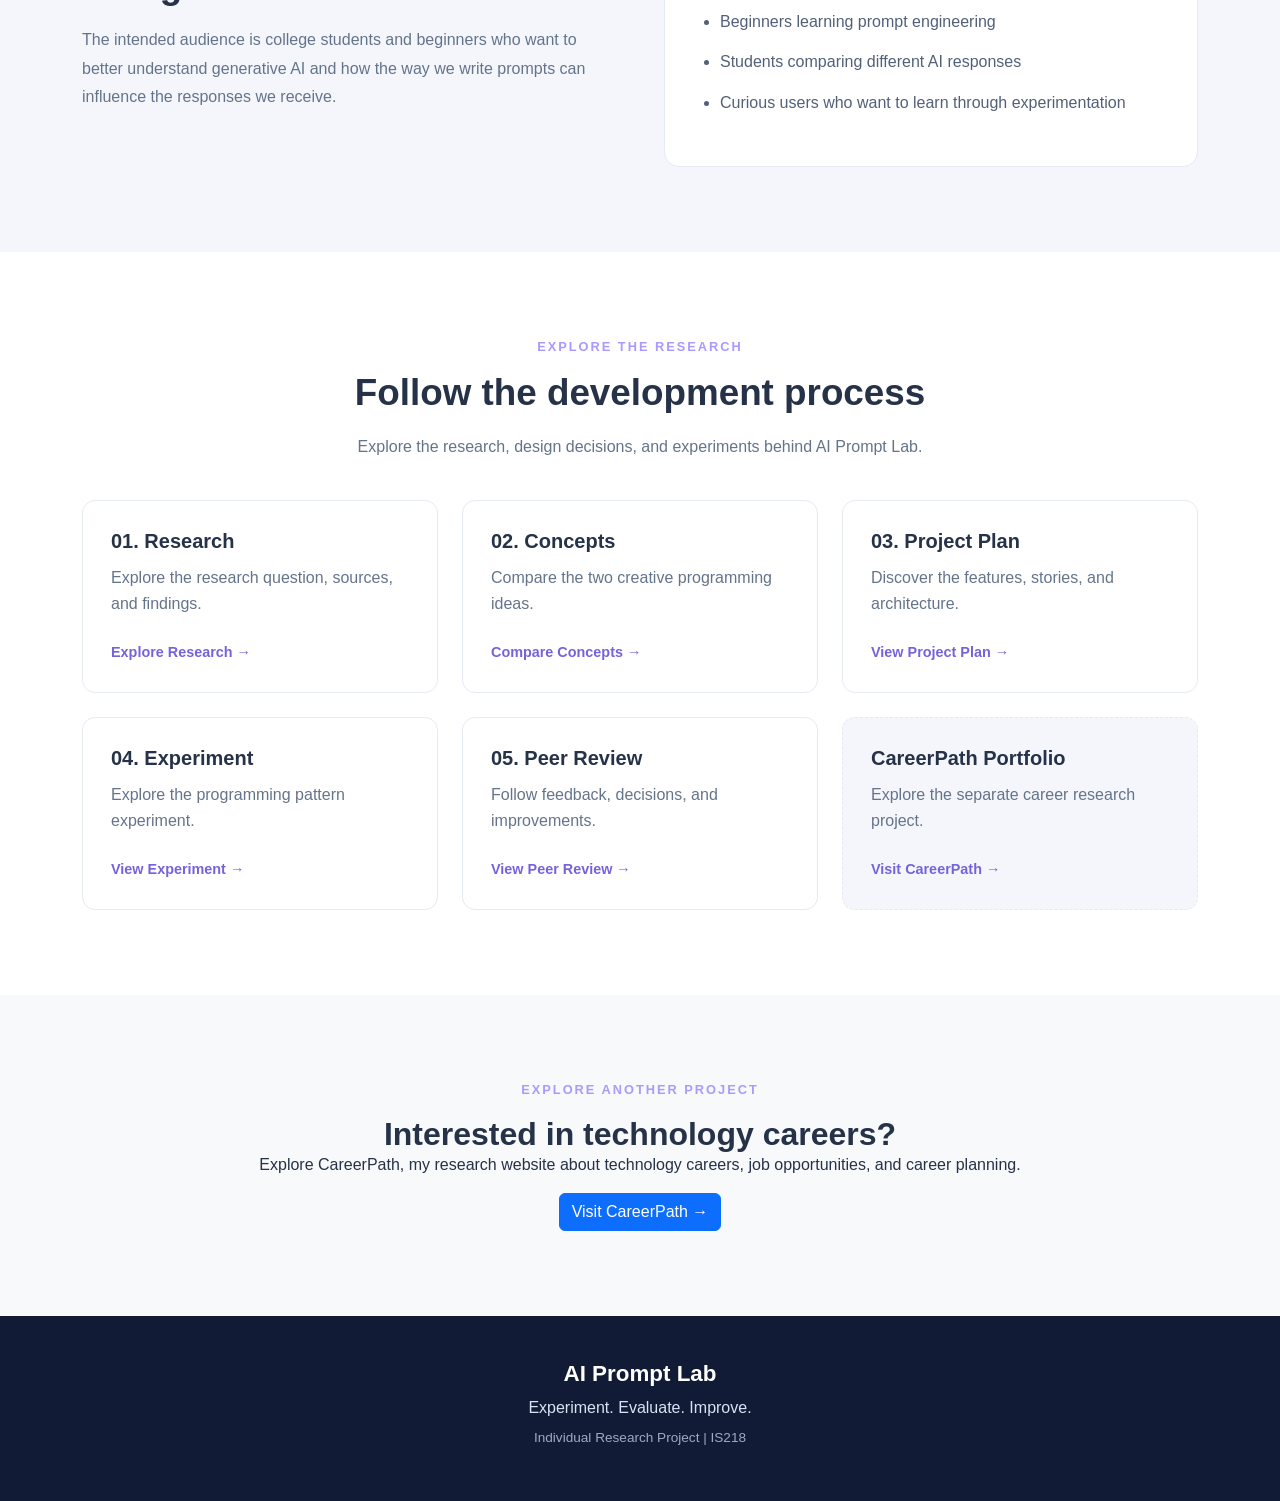
==== commit 34c642a6: "Update index.html" ====
--- a/index.html
+++ b/index.html
@@ -231,12 +231,20 @@
                     </a>
                 </div>
 
-                <div class="col-md-4">
-                    <div class="navigation-card portfolio-card">
-                        <h3>CareerPath Portfolio</h3>
-                        <p>Explore the separate career research project.</p>
-                    
-                    </div>
+            
+<div class="col-md-4">
+    <a href="https://jmb26243.github.io/careerpath/"
+       class="navigation-card portfolio-card"
+       target="_blank"
+       rel="noopener noreferrer">
+
+        <h3>CareerPath Portfolio</h3>
+        <p>Explore the separate career research project.</p>
+        <span>Visit CareerPath →</span>
+
+    </a>
+</div>
+
                 </div>
             </div>
         </div>
@@ -252,12 +260,12 @@
             careers, job opportunities, and career planning.
         </p>
 
-     <a href="https://jmb26243.github.io/careerpath/"
-           class="btn btn-primary"
-           target="_blank"
-           rel="noopener noreferrer">
-            Visit CareerPath →
-        </a>
+  <a href="https://jmb26243.github.io/careerpath/"
+   class="btn btn-primary"
+   target="_blank"
+   rel="noopener noreferrer">
+    Visit CareerPath →
+</a> 
     </div>
 </section>
 
